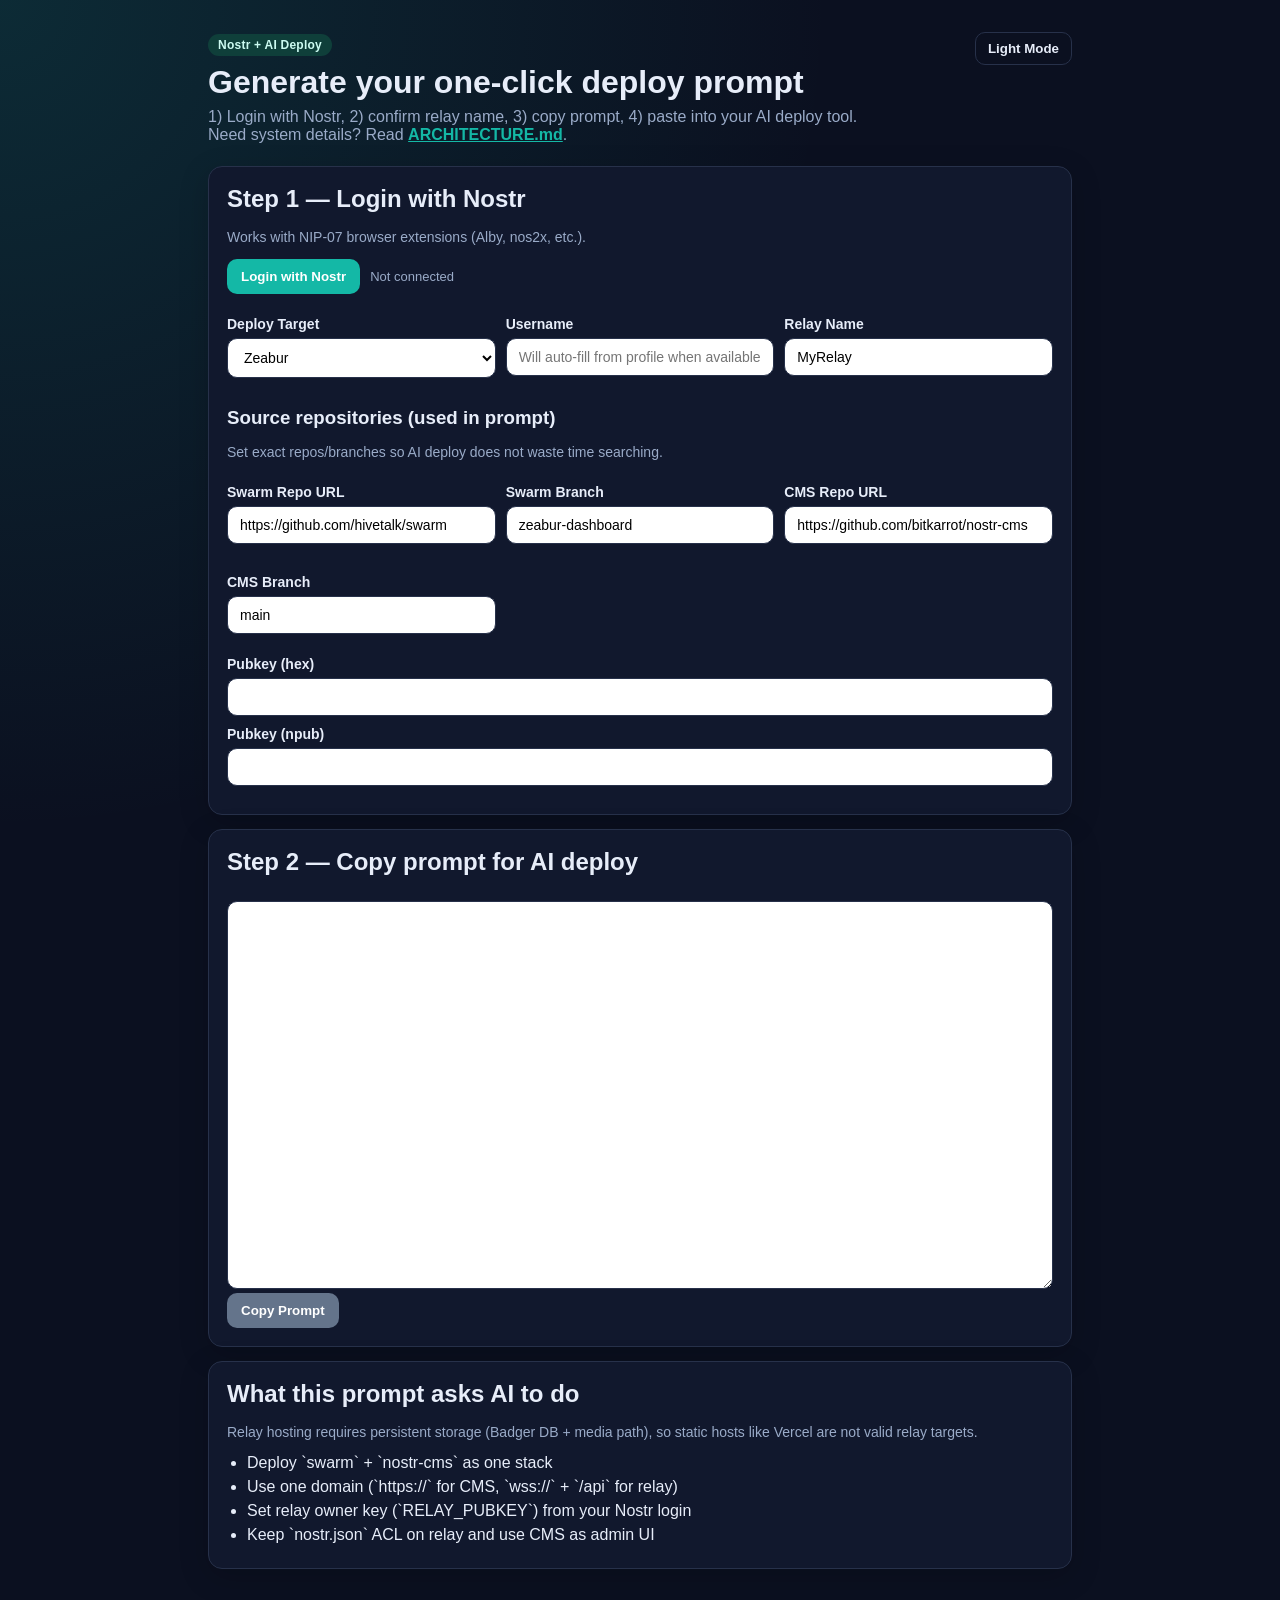
==== index.html @ 863f582b "fix: add visible front-page link to architecture doc" ====
<!doctype html>
<html lang="en">
  <head>
    <meta charset="UTF-8" />
    <meta name="viewport" content="width=device-width, initial-scale=1.0" />
    <title>Nostr One-Click Deploy Prompt</title>
    <meta
      name="description"
      content="Login with Nostr, generate a deploy prompt, and paste it into your AI deploy assistant."
    />
    <link rel="stylesheet" href="./styles.css" />
  </head>
  <body>
    <main class="page">
      <header class="hero">
        <div class="hero-top">
          <p class="badge">Nostr + AI Deploy</p>
          <button id="themeToggle" class="ghost" type="button" aria-label="Toggle theme">
            Light Mode
          </button>
        </div>
        <h1>Generate your one-click deploy prompt</h1>
        <p class="lede">
          1) Login with Nostr, 2) confirm relay name, 3) copy prompt, 4) paste into your AI deploy tool.
        </p>
        <p class="lede">
          Need system details? Read <a class="inline-link" href="./ARCHITECTURE.md" target="_blank" rel="noopener noreferrer">ARCHITECTURE.md</a>.
        </p>
      </header>

      <section class="card">
        <h2>Step 1 — Login with Nostr</h2>
        <p class="muted">Works with NIP-07 browser extensions (Alby, nos2x, etc.).</p>

        <div class="actions">
          <button id="loginButton" class="primary">Login with Nostr</button>
          <span id="status" class="status">Not connected</span>
        </div>

        <div class="grid">
          <label>
            Deploy Target
            <select id="targetInput">
              <option value="zeabur">Zeabur</option>
              <option value="exedev">exe.dev</option>
            </select>
          </label>
          <label>
            Username
            <input id="usernameInput" type="text" placeholder="Will auto-fill from profile when available" />
          </label>
          <label>
            Relay Name
            <input id="relayNameInput" type="text" value="MyRelay" />
          </label>
        </div>

        <h3>Source repositories (used in prompt)</h3>
        <p class="muted">Set exact repos/branches so AI deploy does not waste time searching.</p>

        <div class="grid">
          <label>
            Swarm Repo URL
            <input id="swarmRepoInput" type="text" value="https://github.com/hivetalk/swarm" />
          </label>
          <label>
            Swarm Branch
            <input id="swarmBranchInput" type="text" value="zeabur-dashboard" />
          </label>
          <label>
            CMS Repo URL
            <input id="cmsRepoInput" type="text" value="https://github.com/bitkarrot/nostr-cms" />
          </label>
          <label>
            CMS Branch
            <input id="cmsBranchInput" type="text" value="main" />
          </label>
        </div>

        <label>
          Pubkey (hex)
          <input id="pubkeyHexInput" type="text" readonly />
        </label>

        <label>
          Pubkey (npub)
          <input id="pubkeyNpubInput" type="text" readonly />
        </label>
      </section>

      <section class="card">
        <h2>Step 2 — Copy prompt for AI deploy</h2>
        <textarea id="promptOutput" rows="18" readonly></textarea>
        <div class="actions">
          <button id="copyButton" class="secondary">Copy Prompt</button>
          <span id="copyStatus" class="status"></span>
        </div>
      </section>

      <section class="card note">
        <h2>What this prompt asks AI to do</h2>
        <p class="muted">Relay hosting requires persistent storage (Badger DB + media path), so static hosts like Vercel are not valid relay targets.</p>
        <ul>
          <li>Deploy `swarm` + `nostr-cms` as one stack</li>
          <li>Use one domain (`https://` for CMS, `wss://` + `/api` for relay)</li>
          <li>Set relay owner key (`RELAY_PUBKEY`) from your Nostr login</li>
          <li>Keep `nostr.json` ACL on relay and use CMS as admin UI</li>
        </ul>
      </section>
    </main>

    <script type="module" src="./script.js"></script>
  </body>
</html>
---- styles.css ----
:root {
  --bg: #0b1020;
  --card: #11182d;
  --text: #e7edf9;
  --muted: #9aabc8;
  --line: #27314a;
  --primary: #14b8a6;
  --primary-hover: #0d9488;
  --secondary: #64748b;
  --secondary-hover: #475569;
  --badge-text: #ccfbf1;
  --badge-bg: #0f3f3a;
}

body[data-theme="light"] {
  --bg: #f5f7fb;
  --card: #ffffff;
  --text: #141827;
  --muted: #5b647a;
  --line: #dce2ef;
  --primary: #0f766e;
  --primary-hover: #0d5f59;
  --secondary: #334155;
  --secondary-hover: #1e293b;
  --badge-text: #134e4a;
  --badge-bg: #ccfbf1;
}

* {
  box-sizing: border-box;
}

body {
  margin: 0;
  font-family: "Avenir Next", "Segoe UI", sans-serif;
  color: var(--text);
  background: radial-gradient(circle at 0% 0%, rgba(20, 184, 166, 0.16) 0, transparent 40%), var(--bg);
}

.page {
  max-width: 900px;
  margin: 0 auto;
  padding: 32px 18px 56px;
}

.hero {
  margin-bottom: 22px;
}

.hero-top {
  display: flex;
  justify-content: space-between;
  align-items: center;
  gap: 12px;
}

.badge {
  display: inline-block;
  margin: 0 0 8px;
  font-size: 12px;
  color: var(--badge-text);
  background: var(--badge-bg);
  padding: 4px 10px;
  border-radius: 999px;
  font-weight: 700;
  letter-spacing: 0.02em;
}

.ghost {
  border: 1px solid var(--line);
  background: transparent;
  color: var(--text);
  border-radius: 10px;
  padding: 8px 12px;
  font-weight: 700;
}

.ghost:hover {
  background: rgba(148, 163, 184, 0.12);
}

h1 {
  margin: 0 0 8px;
  font-size: 32px;
  line-height: 1.1;
}

h2 {
  margin-top: 0;
}

.lede {
  margin: 0;
  color: var(--muted);
}

.inline-link {
  color: var(--primary);
  font-weight: 700;
  text-decoration: underline;
}

.inline-link:hover {
  color: var(--primary-hover);
}

.card {
  background: var(--card);
  border: 1px solid var(--line);
  border-radius: 14px;
  padding: 18px;
  margin-bottom: 14px;
  box-shadow: 0 8px 30px rgba(0, 0, 0, 0.18);
}

.muted {
  margin-top: -4px;
  color: var(--muted);
  font-size: 14px;
}

.grid {
  display: grid;
  grid-template-columns: 1fr;
  gap: 10px;
  margin: 12px 0;
}

@media (min-width: 760px) {
  .grid {
    grid-template-columns: repeat(3, 1fr);
  }
}

label {
  display: block;
  font-weight: 600;
  font-size: 14px;
  margin: 10px 0;
}

input,
select,
textarea {
  width: 100%;
  margin-top: 6px;
  border: 1px solid var(--line);
  border-radius: 10px;
  padding: 10px 12px;
  font-size: 14px;
  font-family: inherit;
  background: #fff;
}

textarea {
  font-family: "SFMono-Regular", Menlo, Consolas, monospace;
  resize: vertical;
  line-height: 1.45;
}

.actions {
  display: flex;
  align-items: center;
  gap: 10px;
  flex-wrap: wrap;
}

button {
  border: 0;
  border-radius: 10px;
  padding: 10px 14px;
  font-weight: 700;
  cursor: pointer;
}

.primary {
  background: var(--primary);
  color: white;
}

.primary:hover {
  background: var(--primary-hover);
}

.secondary {
  background: var(--secondary);
  color: white;
}

.secondary:hover {
  background: var(--secondary-hover);
}

.status {
  font-size: 13px;
  color: var(--muted);
}

.note ul {
  margin: 0;
  padding-left: 20px;
}

.note li {
  margin: 6px 0;
}
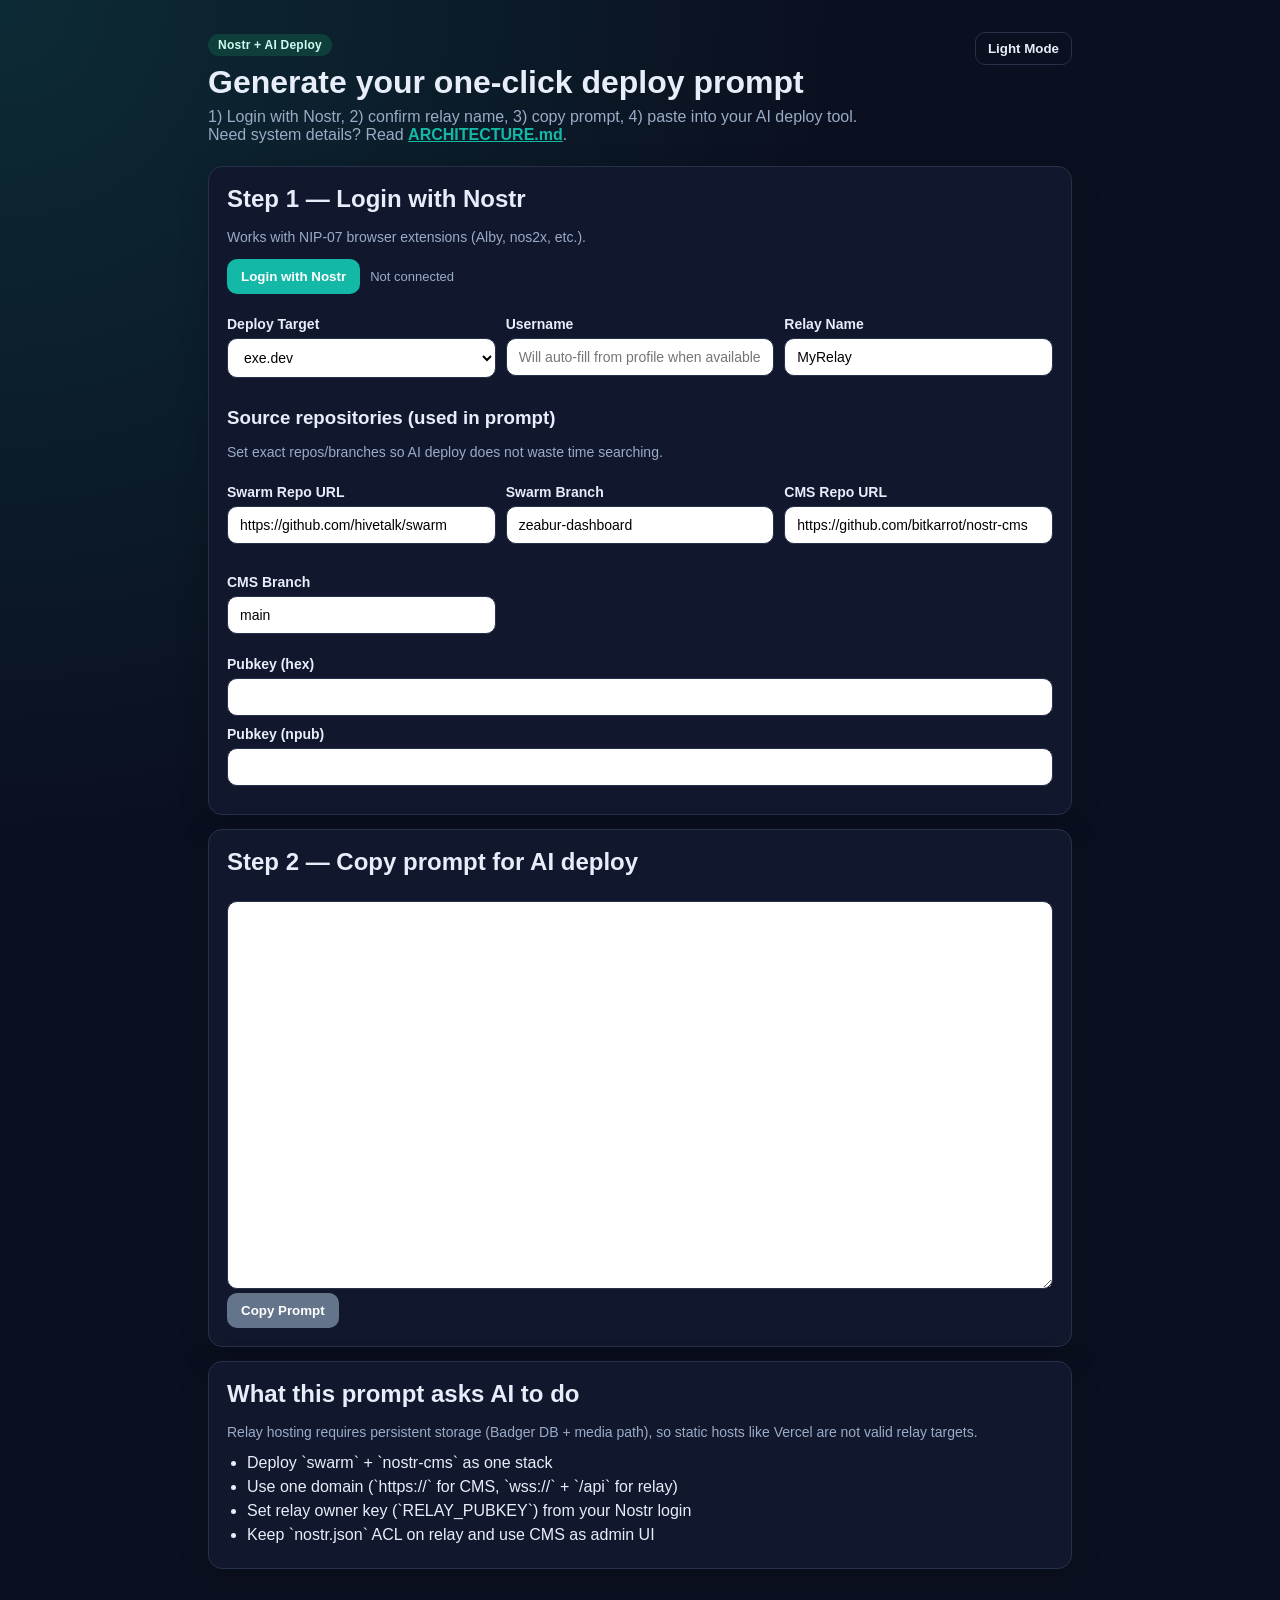
==== commit e626ba4b: "feat: default to exe.dev and harden Zeabur prompt flow" ====
--- a/index.html
+++ b/index.html
@@ -42,7 +42,7 @@
             Deploy Target
             <select id="targetInput">
               <option value="zeabur">Zeabur</option>
-              <option value="exedev">exe.dev</option>
+              <option value="exedev" selected>exe.dev</option>
             </select>
           </label>
           <label>
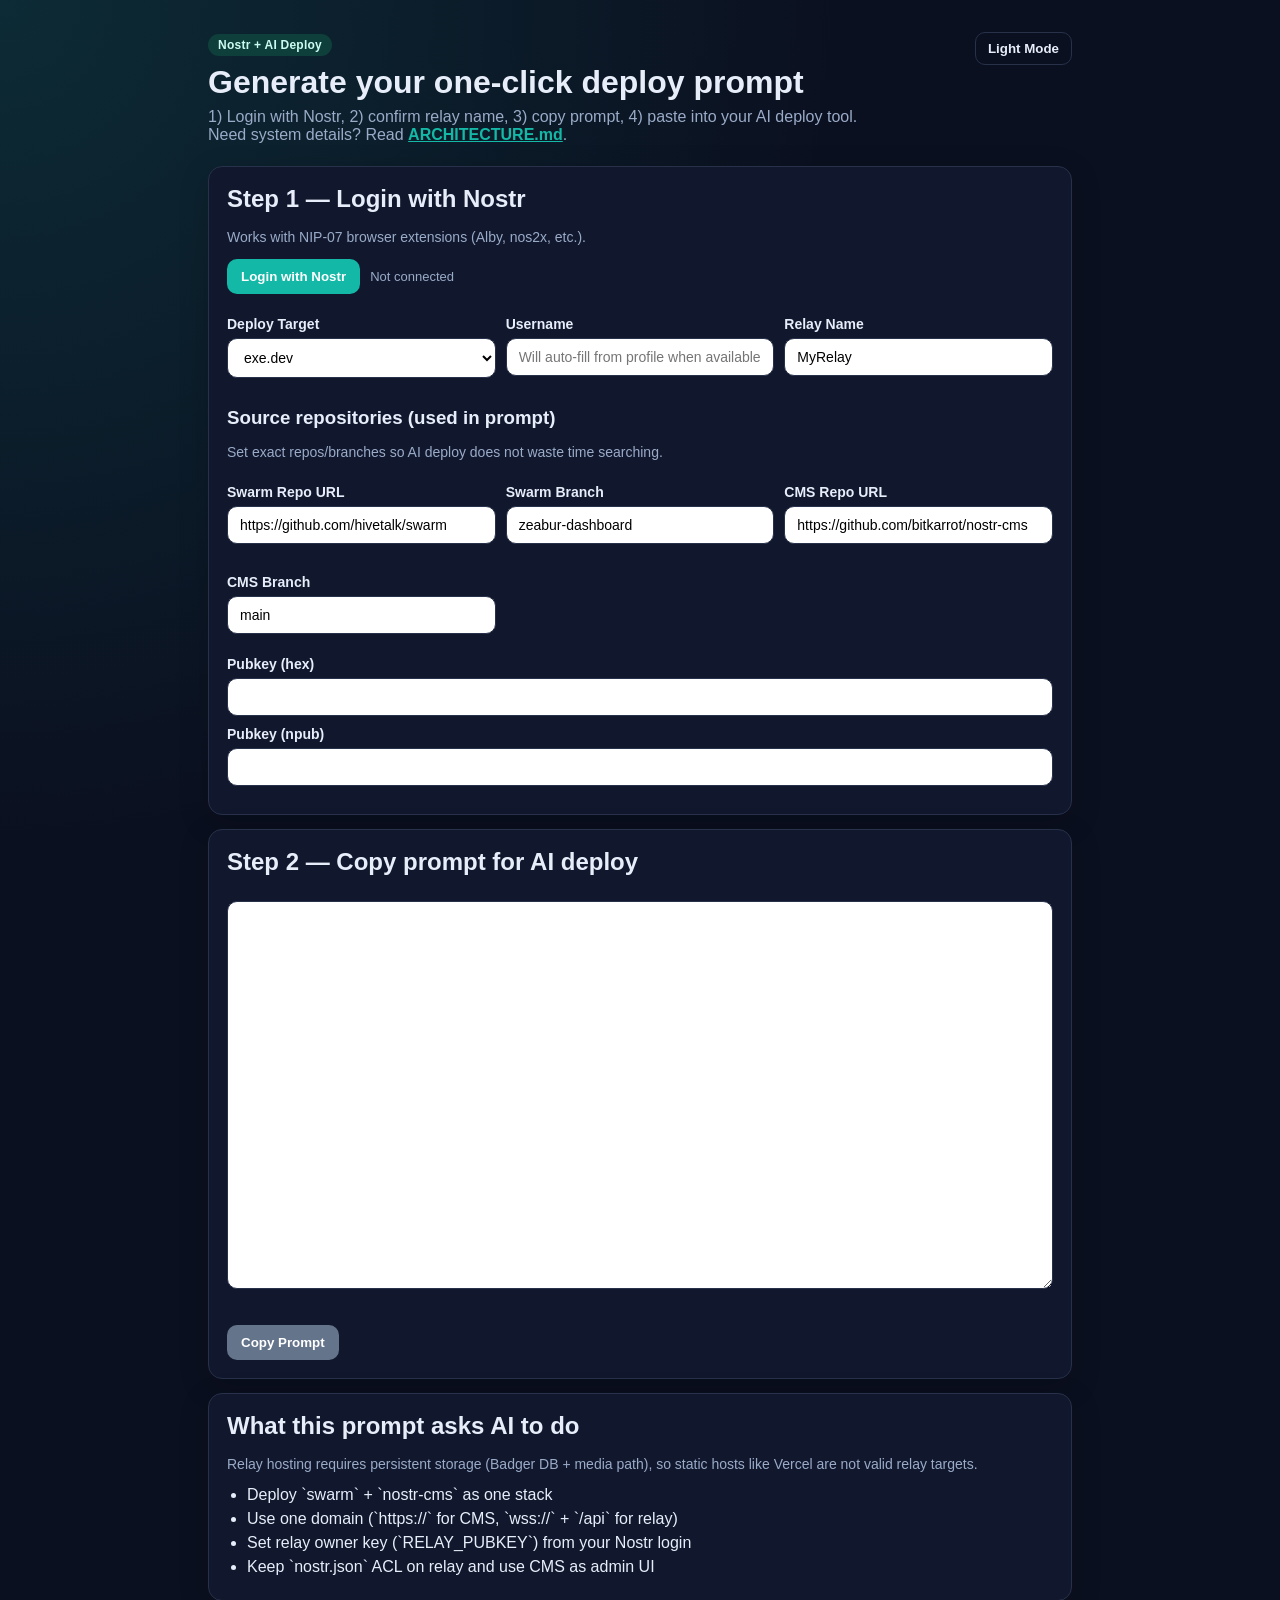
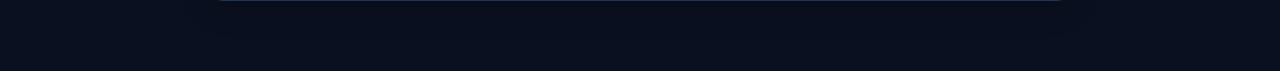
==== commit 29f9bfe7: "add 2rem to cpy prompt button" ====
--- a/index.html
+++ b/index.html
@@ -91,7 +91,7 @@
       <section class="card">
         <h2>Step 2 — Copy prompt for AI deploy</h2>
         <textarea id="promptOutput" rows="18" readonly></textarea>
-        <div class="actions">
+        <div class="actions" style="margin-top: 2rem;">     
           <button id="copyButton" class="secondary">Copy Prompt</button>
           <span id="copyStatus" class="status"></span>
         </div>
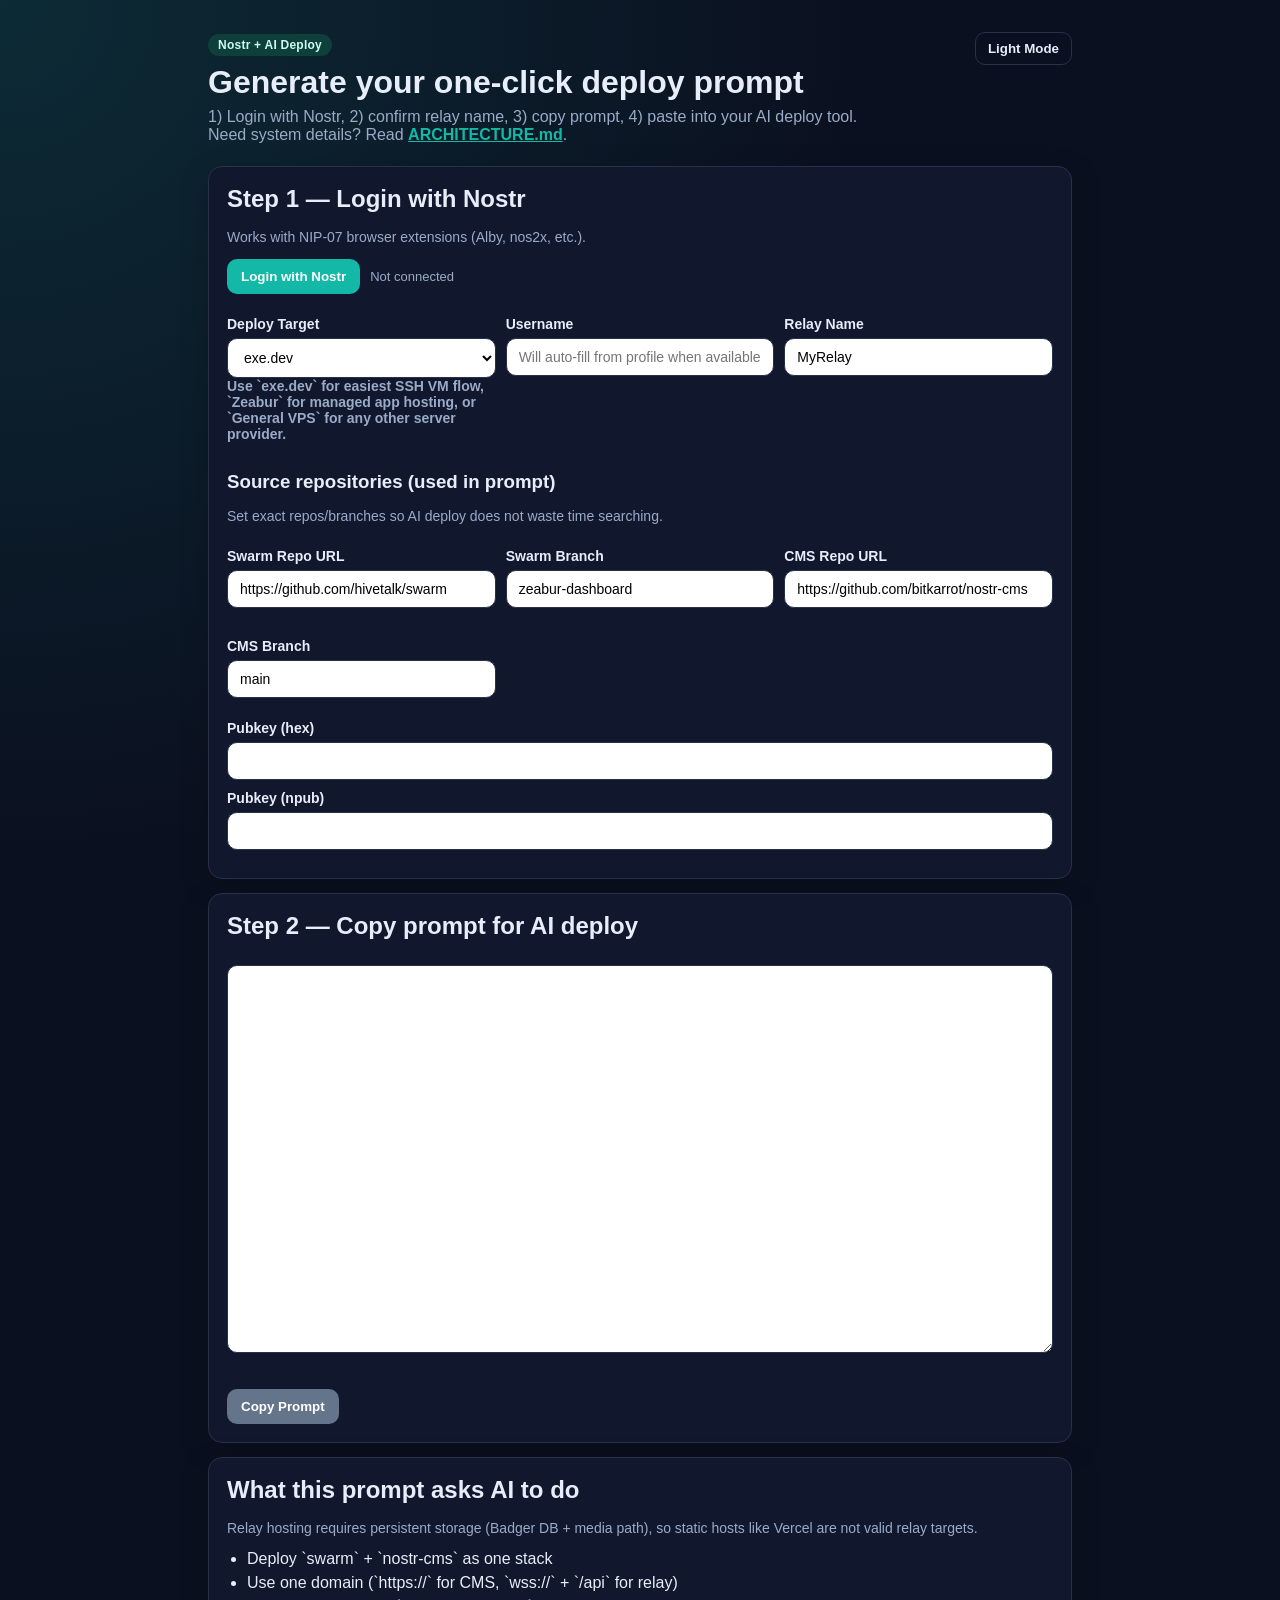
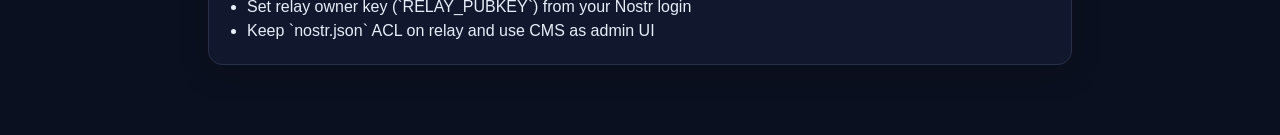
==== commit 972ba2f6: "chore: add deploy target helper hint" ====
--- a/index.html
+++ b/index.html
@@ -43,7 +43,9 @@
             <select id="targetInput">
               <option value="zeabur">Zeabur</option>
               <option value="exedev" selected>exe.dev</option>
+              <option value="vps">General VPS</option>
             </select>
+            <span class="muted">Use `exe.dev` for easiest SSH VM flow, `Zeabur` for managed app hosting, or `General VPS` for any other server provider.</span>
           </label>
           <label>
             Username
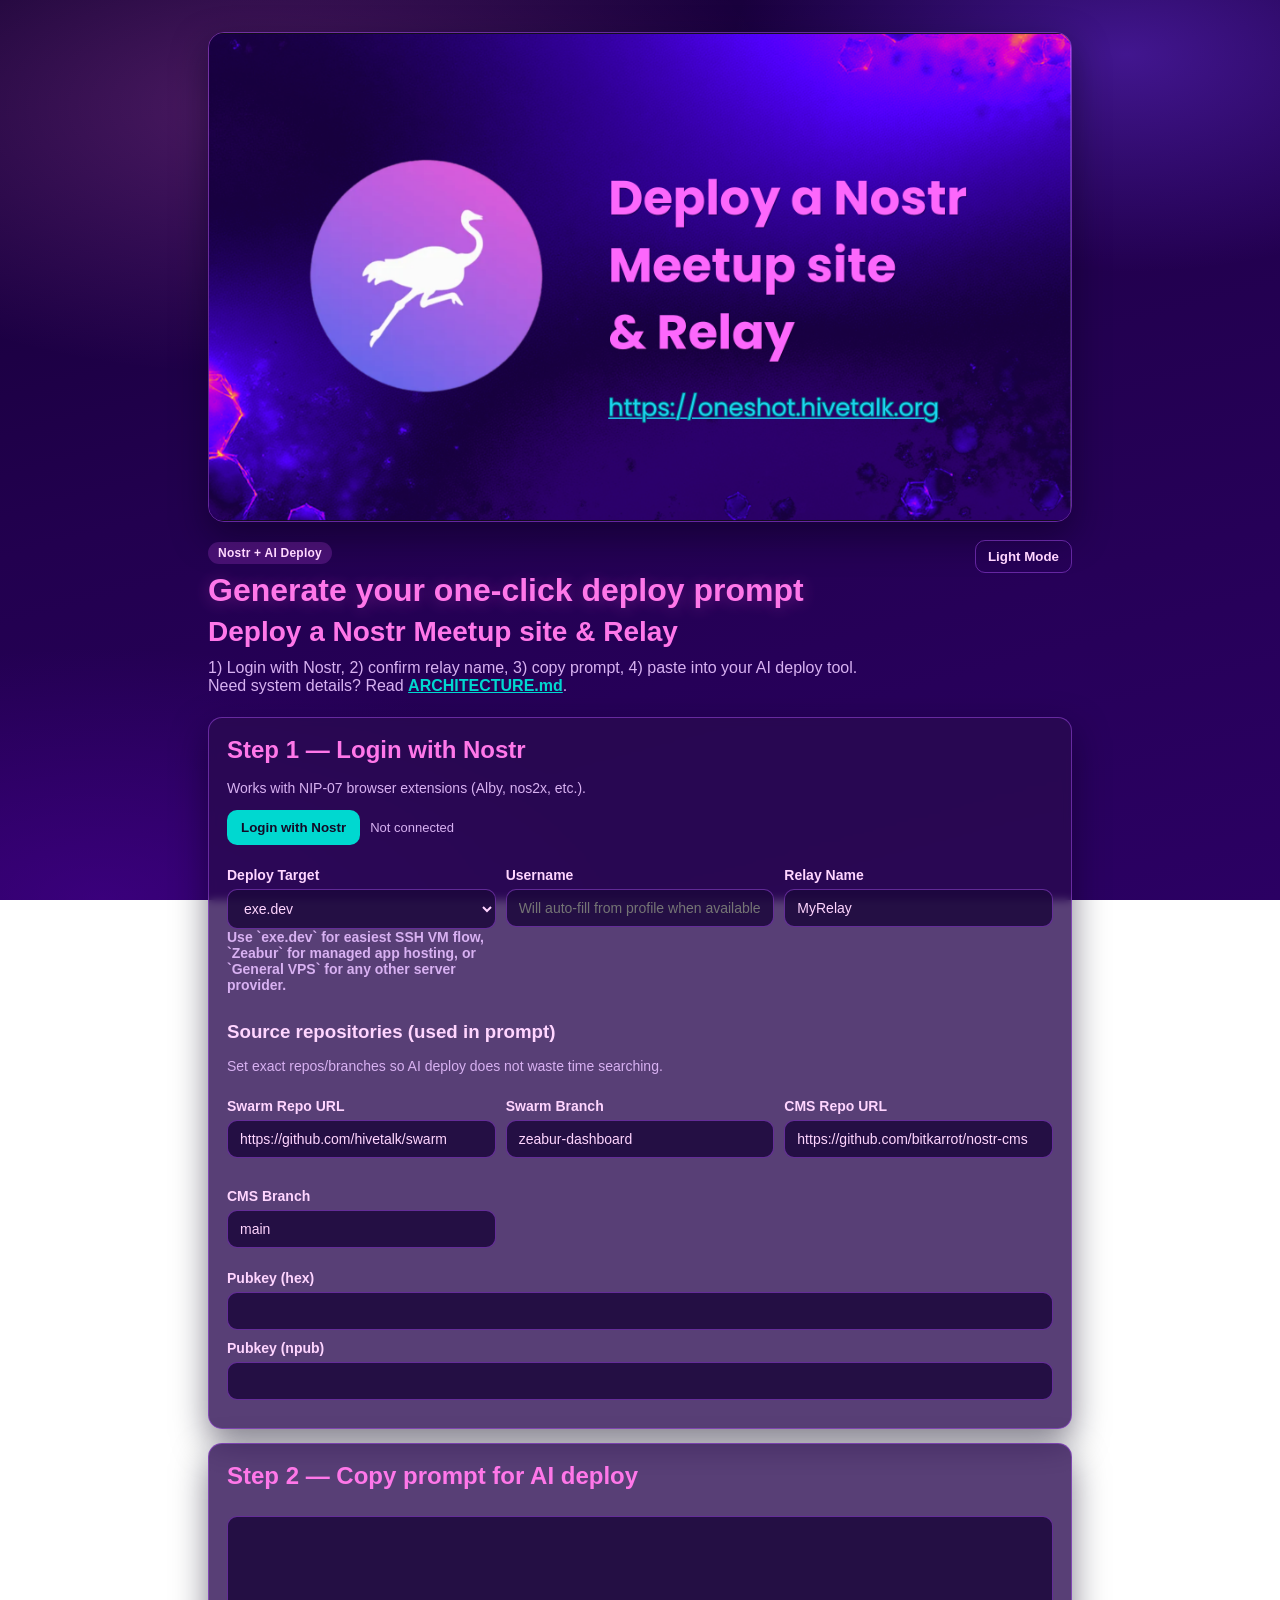
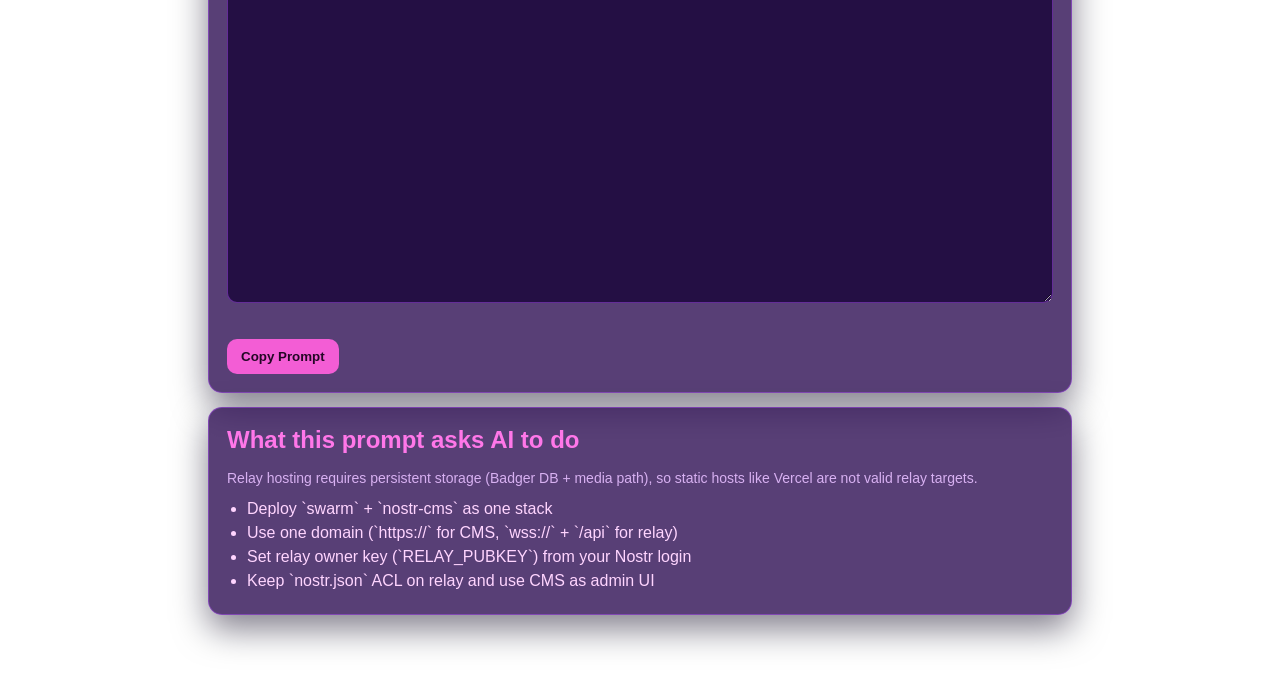
==== commit 06972a95: "feat: add branded hero header image and purpose line" ====
--- a/index.html
+++ b/index.html
@@ -13,6 +13,7 @@
   <body>
     <main class="page">
       <header class="hero">
+        <img class="hero-image" src="./header-image.png" alt="Deploy a Nostr Meetup site and Relay" />
         <div class="hero-top">
           <p class="badge">Nostr + AI Deploy</p>
           <button id="themeToggle" class="ghost" type="button" aria-label="Toggle theme">
@@ -20,6 +21,7 @@
           </button>
         </div>
         <h1>Generate your one-click deploy prompt</h1>
+        <p class="purpose">Deploy a Nostr Meetup site &amp; Relay</p>
         <p class="lede">
           1) Login with Nostr, 2) confirm relay name, 3) copy prompt, 4) paste into your AI deploy tool.
         </p>
--- a/styles.css
+++ b/styles.css
@@ -1,29 +1,35 @@
 :root {
-  --bg: #0b1020;
-  --card: #11182d;
-  --text: #e7edf9;
-  --muted: #9aabc8;
-  --line: #27314a;
-  --primary: #14b8a6;
-  --primary-hover: #0d9488;
-  --secondary: #64748b;
-  --secondary-hover: #475569;
-  --badge-text: #ccfbf1;
-  --badge-bg: #0f3f3a;
+  --bg: #1a0340;
+  --card: rgba(41, 10, 80, 0.78);
+  --text: #ffd5ff;
+  --muted: #d8b1f2;
+  --line: rgba(180, 86, 255, 0.45);
+  --primary: #00d8d0;
+  --primary-hover: #00bbb5;
+  --secondary: #f35dd5;
+  --secondary-hover: #df45bf;
+  --badge-text: #ffd8ff;
+  --badge-bg: rgba(219, 79, 255, 0.2);
+  --headline: #ff77e9;
+  --input-bg: rgba(28, 8, 61, 0.86);
+  --surface-shadow: 0 14px 34px rgba(7, 0, 27, 0.5);
 }
 
 body[data-theme="light"] {
-  --bg: #f5f7fb;
-  --card: #ffffff;
-  --text: #141827;
-  --muted: #5b647a;
-  --line: #dce2ef;
-  --primary: #0f766e;
-  --primary-hover: #0d5f59;
-  --secondary: #334155;
-  --secondary-hover: #1e293b;
-  --badge-text: #134e4a;
-  --badge-bg: #ccfbf1;
+  --bg: #f2e7ff;
+  --card: rgba(255, 255, 255, 0.9);
+  --text: #3c1454;
+  --muted: #6f4b8e;
+  --line: rgba(173, 95, 234, 0.35);
+  --primary: #0aaea8;
+  --primary-hover: #08918c;
+  --secondary: #d63cb4;
+  --secondary-hover: #b92d98;
+  --badge-text: #7a0b8a;
+  --badge-bg: rgba(240, 132, 255, 0.28);
+  --headline: #cb2fae;
+  --input-bg: rgba(255, 255, 255, 0.9);
+  --surface-shadow: 0 14px 34px rgba(105, 57, 137, 0.2);
 }
 
 * {
@@ -34,7 +40,12 @@
   margin: 0;
   font-family: "Avenir Next", "Segoe UI", sans-serif;
   color: var(--text);
-  background: radial-gradient(circle at 0% 0%, rgba(20, 184, 166, 0.16) 0, transparent 40%), var(--bg);
+  background:
+    radial-gradient(900px 460px at 20% 12%, rgba(255, 119, 233, 0.22) 0%, transparent 58%),
+    radial-gradient(760px 420px at 88% 6%, rgba(121, 55, 255, 0.4) 0%, transparent 52%),
+    radial-gradient(840px 420px at 8% 100%, rgba(84, 0, 170, 0.42) 0%, transparent 60%),
+    linear-gradient(165deg, #140033 0%, #22004f 45%, #2b0063 100%);
+  background-attachment: fixed;
 }
 
 .page {
@@ -45,6 +56,14 @@
 
 .hero {
   margin-bottom: 22px;
+}
+
+.hero-image {
+  width: 100%;
+  border-radius: 16px;
+  border: 1px solid var(--line);
+  box-shadow: var(--surface-shadow);
+  margin: 0 0 14px;
 }
 
 .hero-top {
@@ -76,17 +95,20 @@
 }
 
 .ghost:hover {
-  background: rgba(148, 163, 184, 0.12);
+  background: rgba(229, 136, 255, 0.16);
 }
 
 h1 {
   margin: 0 0 8px;
   font-size: 32px;
   line-height: 1.1;
+  color: var(--headline);
+  text-shadow: 0 2px 16px rgba(251, 76, 220, 0.32);
 }
 
 h2 {
   margin-top: 0;
+  color: var(--headline);
 }
 
 .lede {
@@ -94,6 +116,20 @@
   color: var(--muted);
 }
 
+.purpose {
+  margin: 0 0 10px;
+  color: var(--headline);
+  font-size: 28px;
+  line-height: 1.15;
+  font-weight: 800;
+}
+
+@media (max-width: 640px) {
+  .purpose {
+    font-size: 24px;
+  }
+}
+
 .inline-link {
   color: var(--primary);
   font-weight: 700;
@@ -110,7 +146,8 @@
   border-radius: 14px;
   padding: 18px;
   margin-bottom: 14px;
-  box-shadow: 0 8px 30px rgba(0, 0, 0, 0.18);
+  box-shadow: var(--surface-shadow);
+  backdrop-filter: blur(4px);
 }
 
 .muted {
@@ -149,7 +186,15 @@
   padding: 10px 12px;
   font-size: 14px;
   font-family: inherit;
-  background: #fff;
+  color: var(--text);
+  background: var(--input-bg);
+}
+
+input:focus,
+select:focus,
+textarea:focus {
+  outline: 2px solid rgba(0, 216, 208, 0.45);
+  outline-offset: 0;
 }
 
 textarea {
@@ -175,7 +220,7 @@
 
 .primary {
   background: var(--primary);
-  color: white;
+  color: #130a27;
 }
 
 .primary:hover {
@@ -184,7 +229,7 @@
 
 .secondary {
   background: var(--secondary);
-  color: white;
+  color: #240726;
 }
 
 .secondary:hover {
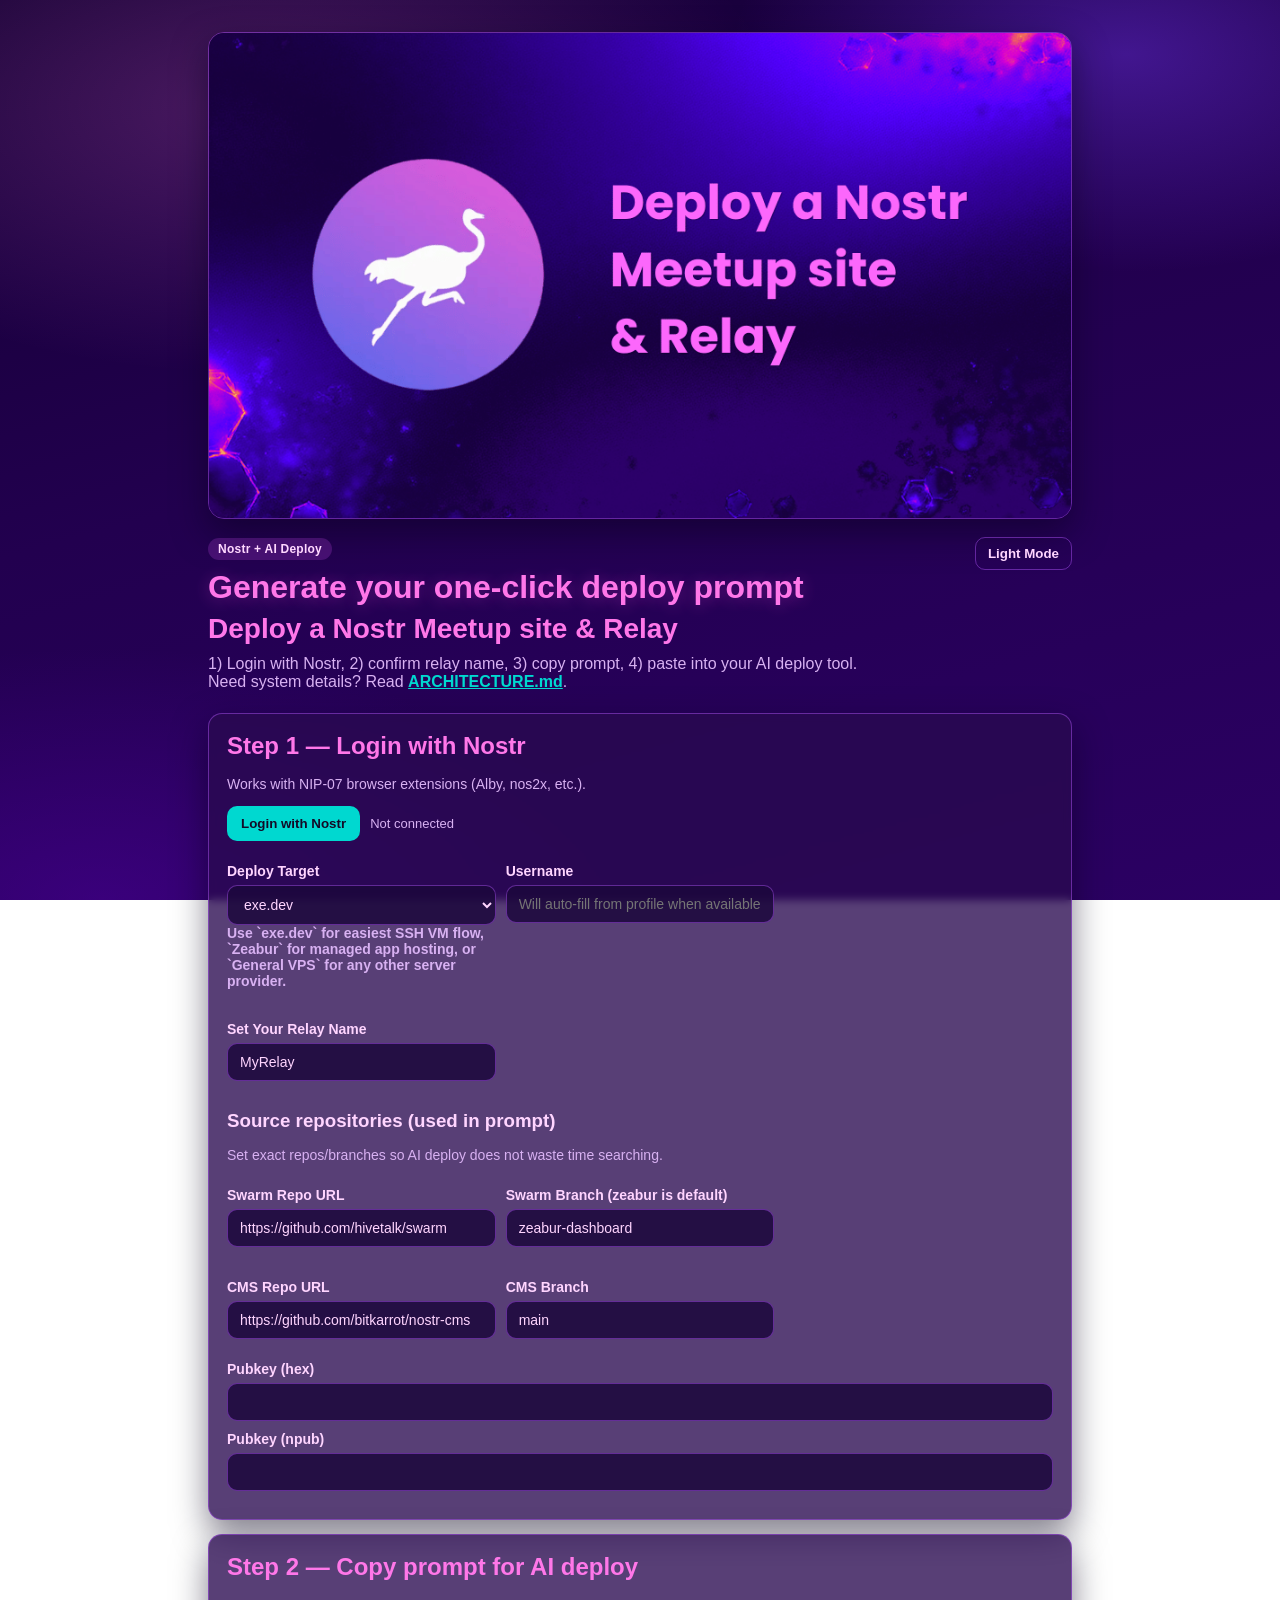
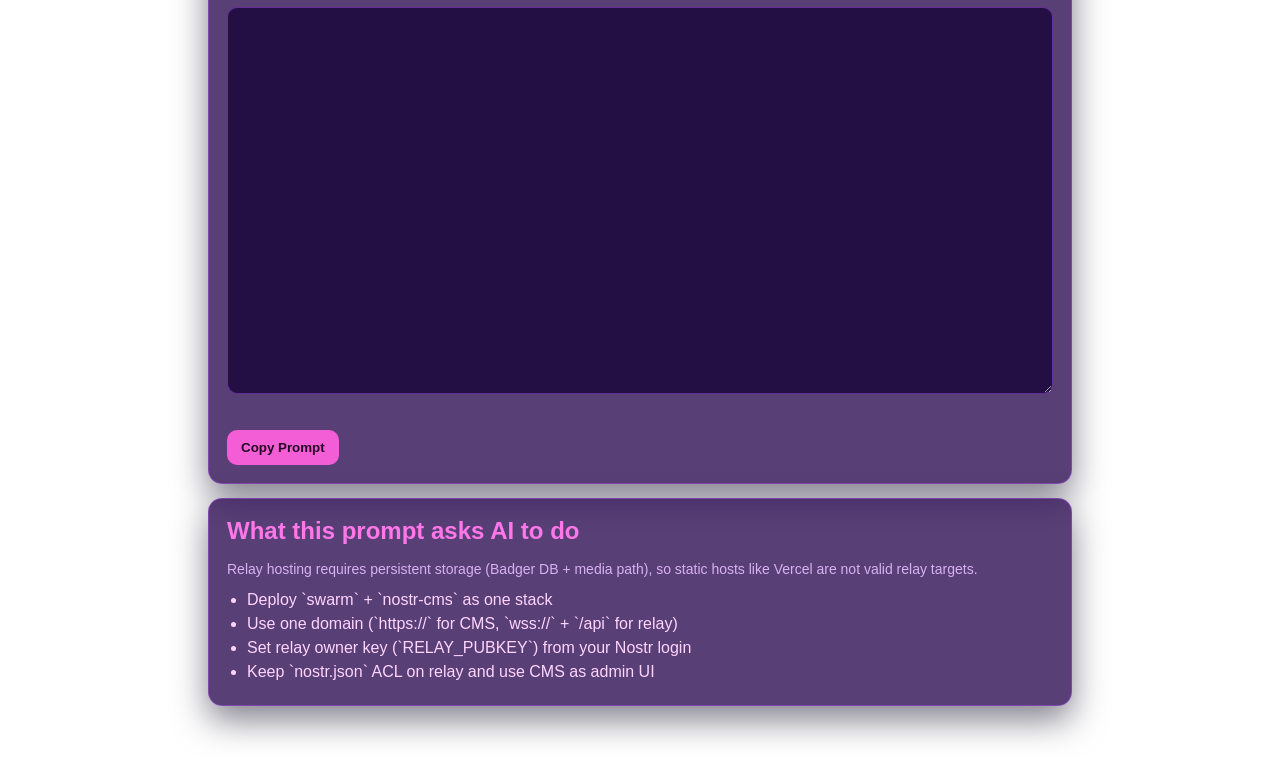
==== commit 9a014420: "adjust formatting of links" ====
--- a/index.html
+++ b/index.html
@@ -53,10 +53,13 @@
             Username
             <input id="usernameInput" type="text" placeholder="Will auto-fill from profile when available" />
           </label>
+          </div>
+          <div class="grid">
           <label>
-            Relay Name
+            Set Your Relay Name
             <input id="relayNameInput" type="text" value="MyRelay" />
           </label>
+          </div>
         </div>
 
         <h3>Source repositories (used in prompt)</h3>
@@ -68,9 +71,11 @@
             <input id="swarmRepoInput" type="text" value="https://github.com/hivetalk/swarm" />
           </label>
           <label>
-            Swarm Branch
+            Swarm Branch (zeabur is default)
             <input id="swarmBranchInput" type="text" value="zeabur-dashboard" />
           </label>
+          </div>
+          <div class="grid">
           <label>
             CMS Repo URL
             <input id="cmsRepoInput" type="text" value="https://github.com/bitkarrot/nostr-cms" />
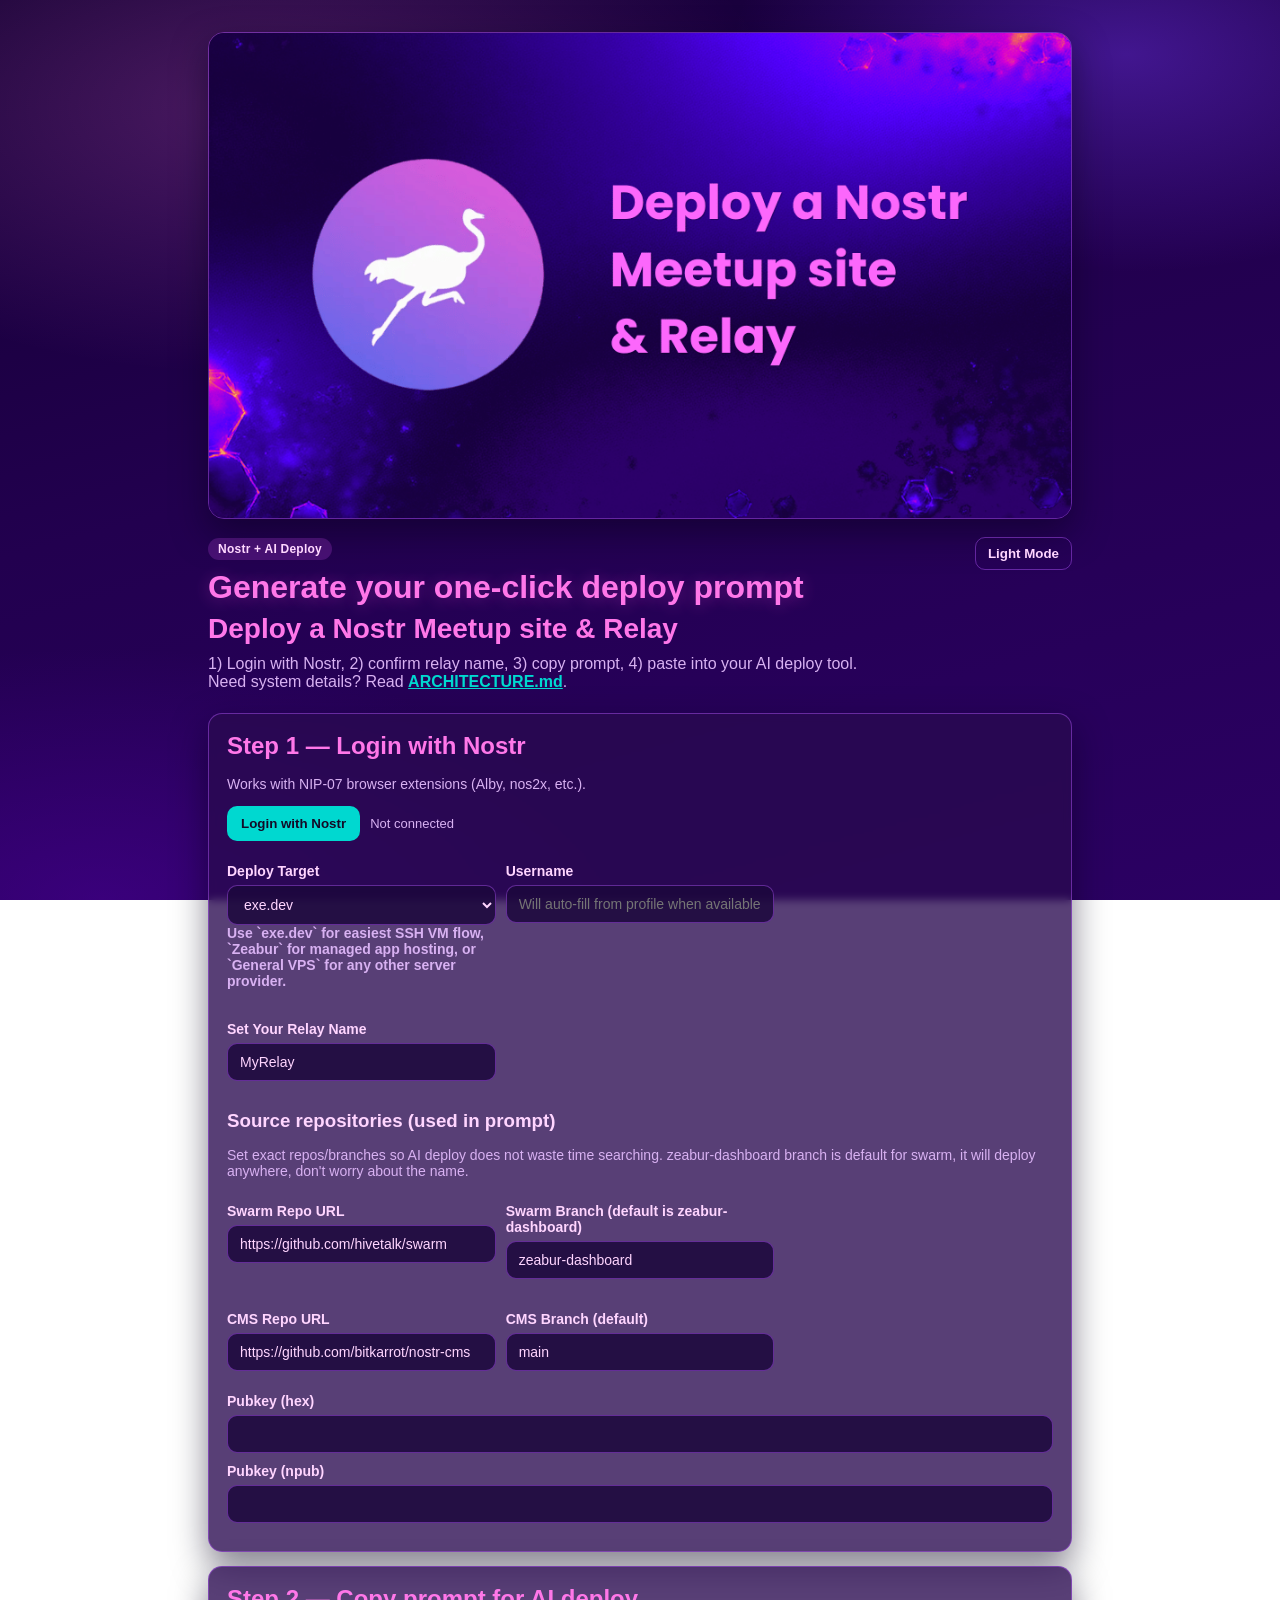
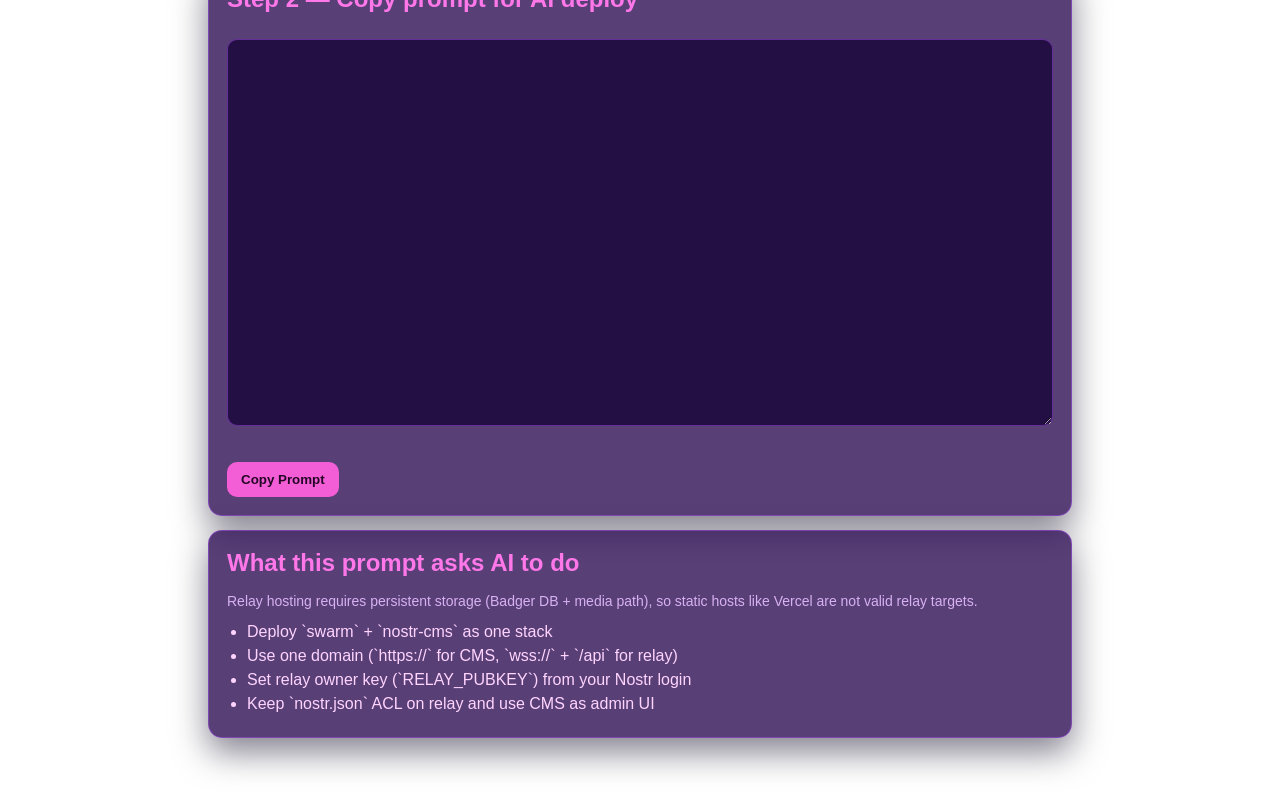
==== commit 2d98cd01: "add note text for zeabur branch" ====
--- a/index.html
+++ b/index.html
@@ -63,7 +63,9 @@
         </div>
 
         <h3>Source repositories (used in prompt)</h3>
-        <p class="muted">Set exact repos/branches so AI deploy does not waste time searching.</p>
+        <p class="muted">Set exact repos/branches so AI deploy does not waste time searching.
+          zeabur-dashboard branch is default for swarm, it will deploy anywhere, don't worry about the name.
+        </p>
 
         <div class="grid">
           <label>
@@ -71,7 +73,7 @@
             <input id="swarmRepoInput" type="text" value="https://github.com/hivetalk/swarm" />
           </label>
           <label>
-            Swarm Branch (zeabur is default)
+            Swarm Branch (default is zeabur-dashboard)
             <input id="swarmBranchInput" type="text" value="zeabur-dashboard" />
           </label>
           </div>
@@ -81,7 +83,7 @@
             <input id="cmsRepoInput" type="text" value="https://github.com/bitkarrot/nostr-cms" />
           </label>
           <label>
-            CMS Branch
+            CMS Branch (default)
             <input id="cmsBranchInput" type="text" value="main" />
           </label>
         </div>
